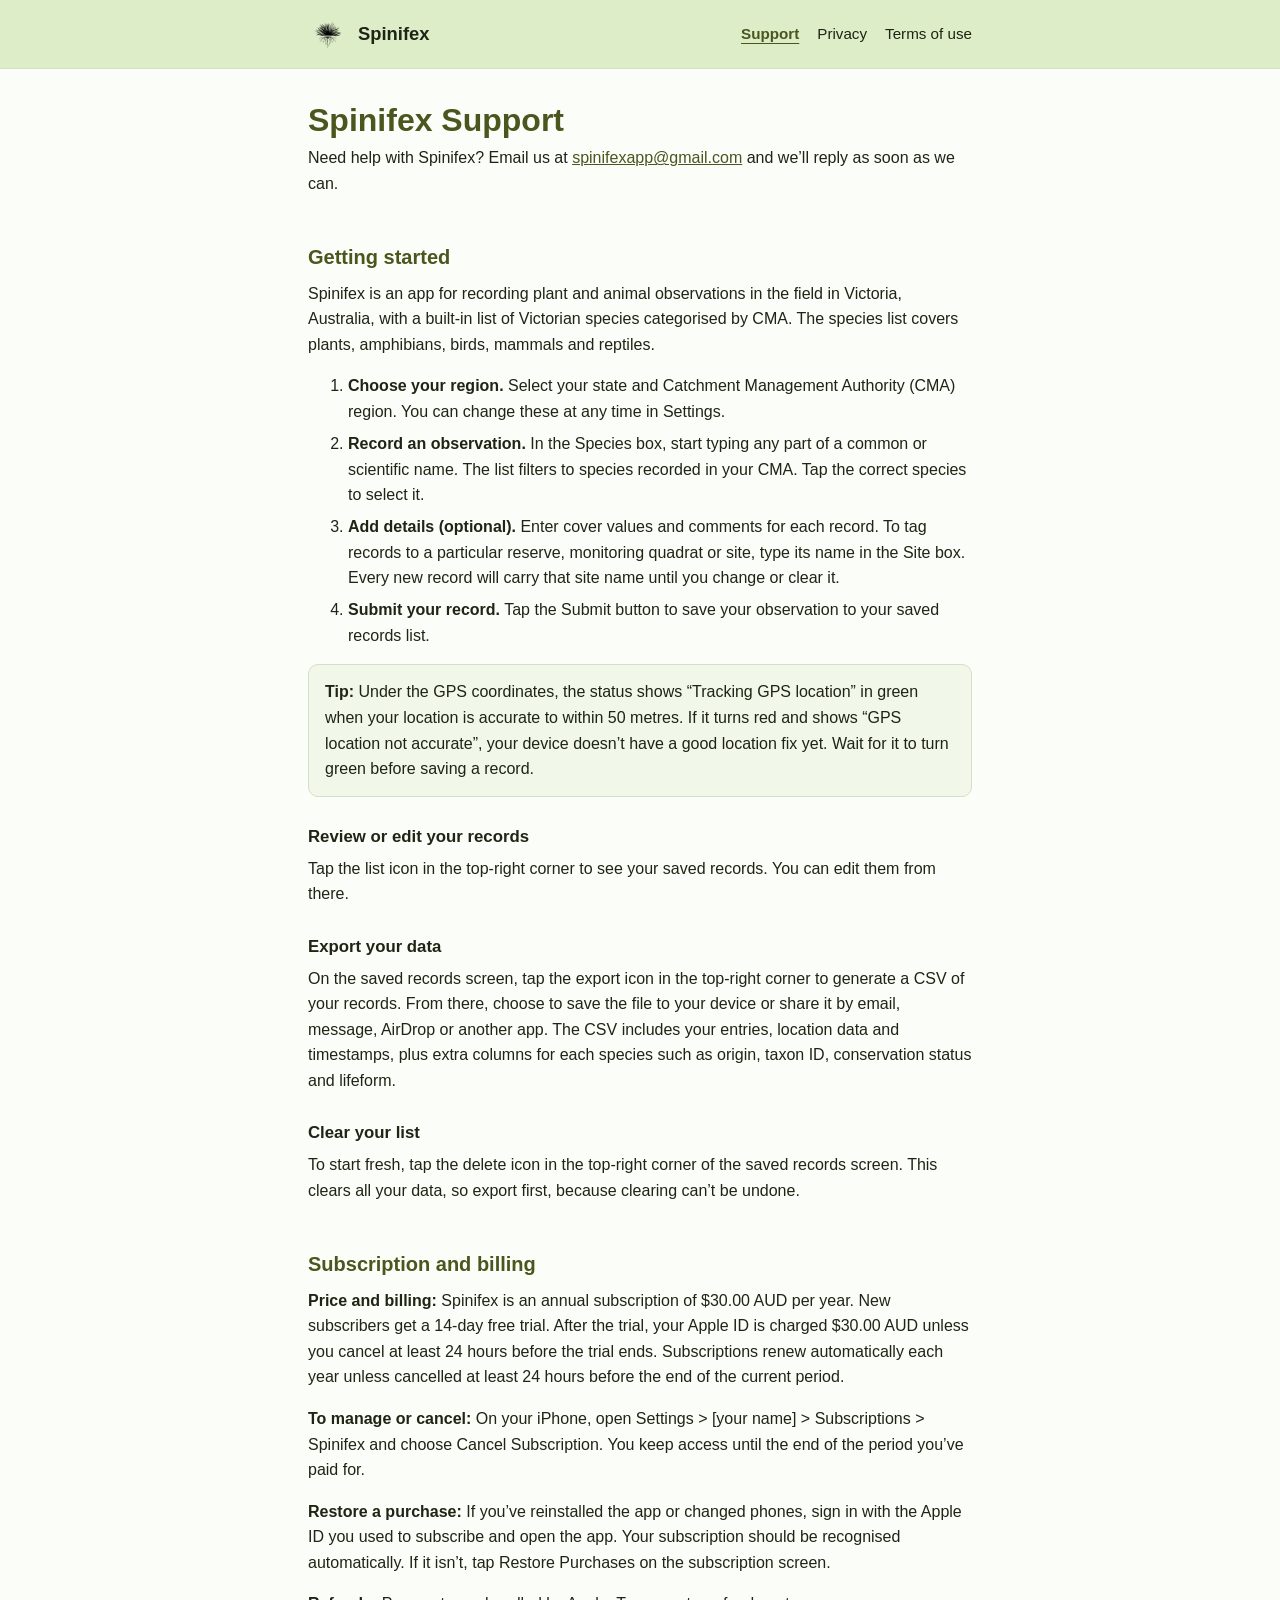
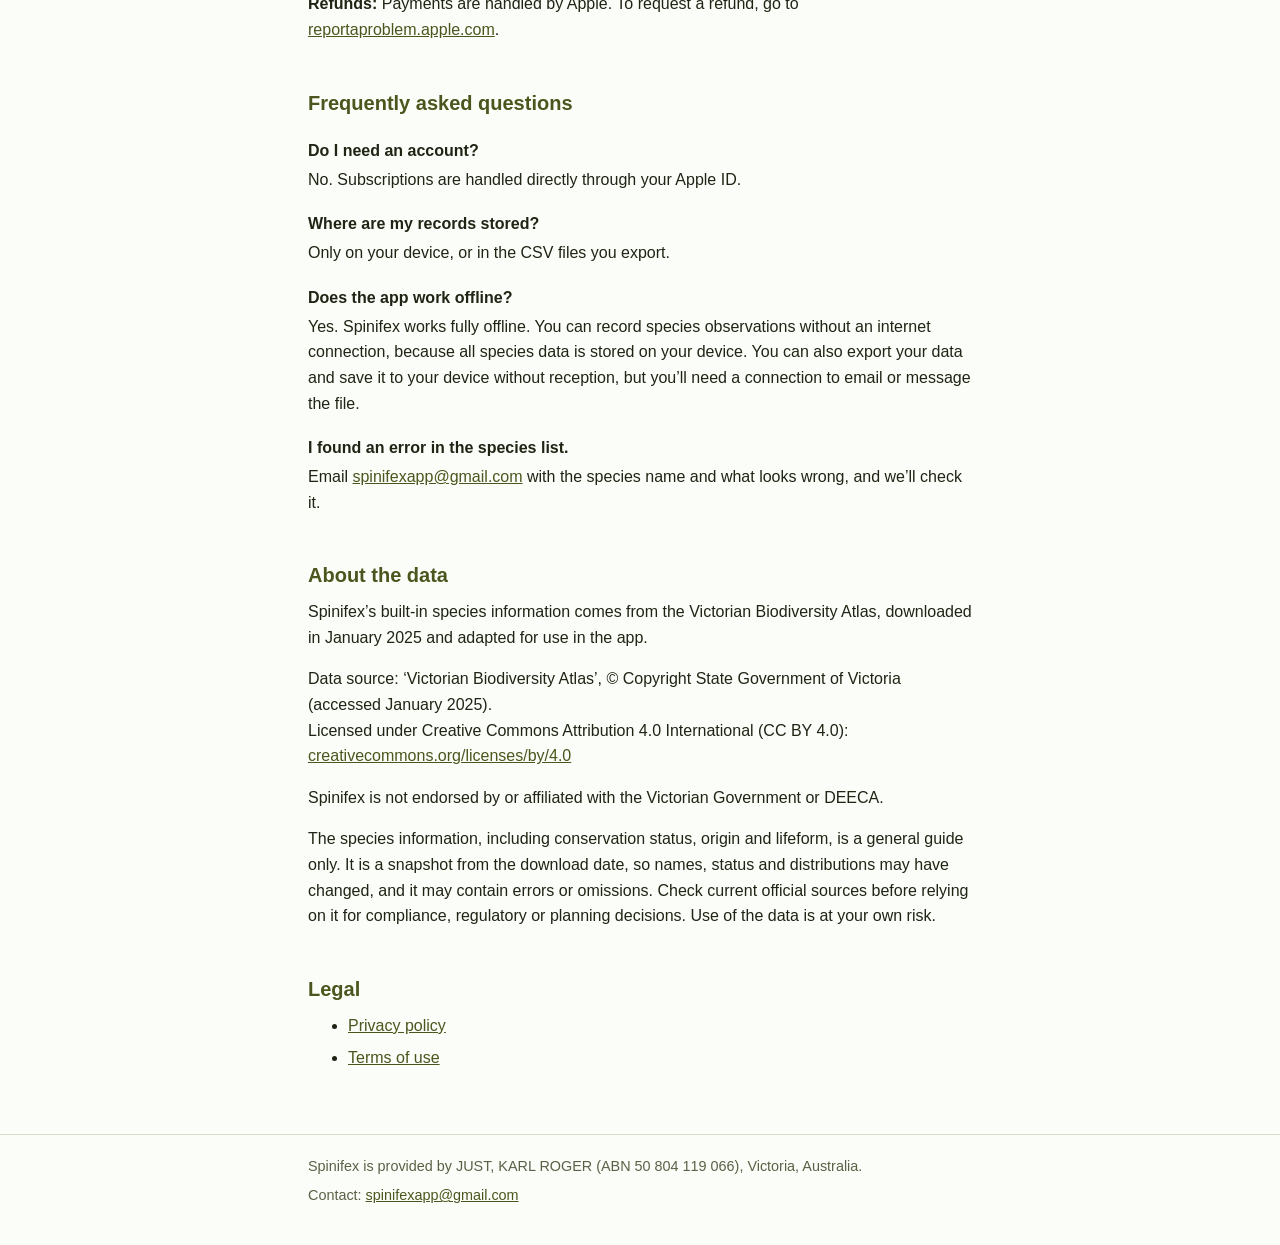
==== index.html @ ec184dcc "Add support, privacy policy and terms pages Client's text from the Nov 2026 docs, with these changes" ====
<!doctype html>
<html lang="en-AU">
<head>
  <meta charset="utf-8">
  <meta name="viewport" content="width=device-width, initial-scale=1, viewport-fit=cover">
  <title>Spinifex Support</title>
  <meta name="description" content="Help, billing and FAQs for the Spinifex field recording app.">
  <link rel="icon" href="assets/icon.png">
  <link rel="apple-touch-icon" href="assets/icon.png">
  <link rel="stylesheet" href="assets/site.css">
</head>
<body>
  <header class="site">
    <div class="inner">
      <a class="brand" href="./"><img src="assets/icon.png" alt="" width="40" height="40">Spinifex</a>
      <nav aria-label="Site">
        <a href="./" aria-current="page">Support</a>
        <a href="privacy/">Privacy</a>
        <a href="terms/">Terms of use</a>
      </nav>
    </div>
  </header>
  <main>
    <h1>Spinifex Support</h1>
    <p>Need help with Spinifex? Email us at <a href="mailto:spinifexapp@gmail.com">spinifexapp@gmail.com</a> and we&rsquo;ll reply as soon as we can.</p>

    <h2>Getting started</h2>
    <p>Spinifex is an app for recording plant and animal observations in the field in Victoria, Australia, with a built-in list of Victorian species categorised by CMA. The species list covers plants, amphibians, birds, mammals and reptiles.</p>
    <ol>
      <li><strong>Choose your region.</strong> Select your state and Catchment Management Authority (CMA) region. You can change these at any time in Settings.</li>
      <li><strong>Record an observation.</strong> In the Species box, start typing any part of a common or scientific name. The list filters to species recorded in your CMA. Tap the correct species to select it.</li>
      <li><strong>Add details (optional).</strong> Enter cover values and comments for each record. To tag records to a particular reserve, monitoring quadrat or site, type its name in the Site box. Every new record will carry that site name until you change or clear it.</li>
      <li><strong>Submit your record.</strong> Tap the Submit button to save your observation to your saved records list.</li>
    </ol>
    <div class="note">
      <p><strong>Tip:</strong> Under the GPS coordinates, the status shows &ldquo;Tracking GPS location&rdquo; in green when your location is accurate to within 50&nbsp;metres. If it turns red and shows &ldquo;GPS location not accurate&rdquo;, your device doesn&rsquo;t have a good location fix yet. Wait for it to turn green before saving a record.</p>
    </div>
    <h3>Review or edit your records</h3>
    <p>Tap the list icon in the top-right corner to see your saved records. You can edit them from there.</p>
    <h3>Export your data</h3>
    <p>On the saved records screen, tap the export icon in the top-right corner to generate a CSV of your records. From there, choose to save the file to your device or share it by email, message, AirDrop or another app. The CSV includes your entries, location data and timestamps, plus extra columns for each species such as origin, taxon ID, conservation status and lifeform.</p>
    <h3>Clear your list</h3>
    <p>To start fresh, tap the delete icon in the top-right corner of the saved records screen. This clears all your data, so export first, because clearing can&rsquo;t be undone.</p>

    <h2>Subscription and billing</h2>
    <p><strong>Price and billing:</strong> Spinifex is an annual subscription of $30.00 AUD per year. New subscribers get a 14-day free trial. After the trial, your Apple ID is charged $30.00 AUD unless you cancel at least 24 hours before the trial ends. Subscriptions renew automatically each year unless cancelled at least 24 hours before the end of the current period.</p>
    <p><strong>To manage or cancel:</strong> On your iPhone, open Settings &gt; [your name] &gt; Subscriptions &gt; Spinifex and choose Cancel Subscription. You keep access until the end of the period you&rsquo;ve paid for.</p>
    <p><strong>Restore a purchase:</strong> If you&rsquo;ve reinstalled the app or changed phones, sign in with the Apple ID you used to subscribe and open the app. Your subscription should be recognised automatically. If it isn&rsquo;t, tap Restore Purchases on the subscription screen.</p>
    <p><strong>Refunds:</strong> Payments are handled by Apple. To request a refund, go to <a href="https://reportaproblem.apple.com">reportaproblem.apple.com</a>.</p>

    <h2>Frequently asked questions</h2>
    <dl class="faq">
      <dt>Do I need an account?</dt>
      <dd>No. Subscriptions are handled directly through your Apple ID.</dd>
      <dt>Where are my records stored?</dt>
      <dd>Only on your device, or in the CSV files you export.</dd>
      <dt>Does the app work offline?</dt>
      <dd>Yes. Spinifex works fully offline. You can record species observations without an internet connection, because all species data is stored on your device. You can also export your data and save it to your device without reception, but you&rsquo;ll need a connection to email or message the file.</dd>
      <dt>I found an error in the species list.</dt>
      <dd>Email <a href="mailto:spinifexapp@gmail.com">spinifexapp@gmail.com</a> with the species name and what looks wrong, and we&rsquo;ll check it.</dd>
    </dl>

    <h2 id="about-the-data">About the data</h2>
    <p>Spinifex&rsquo;s built-in species information comes from the Victorian Biodiversity Atlas, downloaded in January 2025 and adapted for use in the app.</p>
    <p>Data source: &lsquo;Victorian Biodiversity Atlas&rsquo;, &copy; Copyright State Government of Victoria (accessed January 2025).<br>
    Licensed under Creative Commons Attribution 4.0 International (CC BY 4.0): <a href="https://creativecommons.org/licenses/by/4.0/">creativecommons.org/licenses/by/4.0</a></p>
    <p>Spinifex is not endorsed by or affiliated with the Victorian Government or DEECA.</p>
    <p>The species information, including conservation status, origin and lifeform, is a general guide only. It is a snapshot from the download date, so names, status and distributions may have changed, and it may contain errors or omissions. Check current official sources before relying on it for compliance, regulatory or planning decisions. Use of the data is at your own risk.</p>

    <h2>Legal</h2>
    <ul>
      <li><a href="privacy/">Privacy policy</a></li>
      <li><a href="terms/">Terms of use</a></li>
    </ul>
  </main>
  <footer>
    <div class="inner">
      <p>Spinifex is provided by JUST, KARL ROGER (ABN 50 804 119 066), Victoria, Australia.</p>
      <p>Contact: <a href="mailto:spinifexapp@gmail.com">spinifexapp@gmail.com</a></p>
    </div>
  </footer>
</body>
</html>
---- assets/site.css ----
/* Spinifex website. Colours match the app (lib/config/brand_colors.dart).
   System fonts only, so the pages load nothing from third parties. */
:root {
  --primary: #4b551d;
  --surface: #dcedc8;
  --surface-light: #f1f8e9;
  --bg: #fbfdf8;
  --fg: #1f2414;
  --muted: #5a6146;
  --line: #d4dfc4;
  --link: #4b551d;
  color-scheme: light;
}
@media (prefers-color-scheme: dark) {
  :root {
    --primary: #c5d68a;
    --surface: #2a321a;
    --surface-light: #1d2213;
    --bg: #151910;
    --fg: #e7ecdc;
    --muted: #a8b092;
    --line: #333c22;
    --link: #c5d68a;
    color-scheme: dark;
  }
}
* { box-sizing: border-box; }
html { -webkit-text-size-adjust: 100%; }
body {
  margin: 0;
  background: var(--bg);
  color: var(--fg);
  font: 16px/1.6 -apple-system, BlinkMacSystemFont, "Segoe UI", Roboto, Helvetica, Arial, sans-serif;
}
header.site {
  background: var(--surface);
  border-bottom: 1px solid var(--line);
}
header.site .inner, main, footer .inner {
  max-width: 44rem;
  margin: 0 auto;
  padding-left: max(20px, env(safe-area-inset-left));
  padding-right: max(20px, env(safe-area-inset-right));
}
header.site .inner {
  display: flex;
  flex-wrap: wrap;
  align-items: center;
  gap: 12px 20px;
  padding-block: 14px;
}
.brand {
  display: flex;
  align-items: center;
  gap: 10px;
  color: var(--fg);
  text-decoration: none;
  font-weight: 700;
  font-size: 1.15rem;
  margin-right: auto;
}
.brand img { width: 40px; height: 40px; border-radius: 9px; }
nav { display: flex; gap: 18px; flex-wrap: wrap; }
nav a { color: var(--fg); text-decoration: none; font-size: 0.95rem; }
nav a[aria-current="page"] { color: var(--primary); font-weight: 600; text-decoration: underline; text-underline-offset: 4px; }
main { padding-block: 32px 48px; }
h1 { font-size: 2rem; line-height: 1.2; margin: 0 0 6px; color: var(--primary); }
h2 { font-size: 1.25rem; margin: 2.2em 0 0.4em; color: var(--primary); }
h3 { font-size: 1.05rem; margin: 1.6em 0 0.3em; }
p, ul, ol { margin: 0 0 1em; }
li { margin-bottom: 0.4em; }
a { color: var(--link); }
.updated { color: var(--muted); font-size: 0.95rem; margin-bottom: 2em; }
.note {
  background: var(--surface-light);
  border: 1px solid var(--line);
  border-radius: 10px;
  padding: 14px 16px;
  margin: 0 0 1em;
}
.note p:last-child { margin-bottom: 0; }
dl.faq dt { font-weight: 600; margin-top: 1.2em; }
dl.faq dd { margin: 0.2em 0 0; }
footer { border-top: 1px solid var(--line); color: var(--muted); font-size: 0.9rem; }
footer .inner { padding-block: 20px 32px; }
footer p { margin: 0 0 0.4em; }
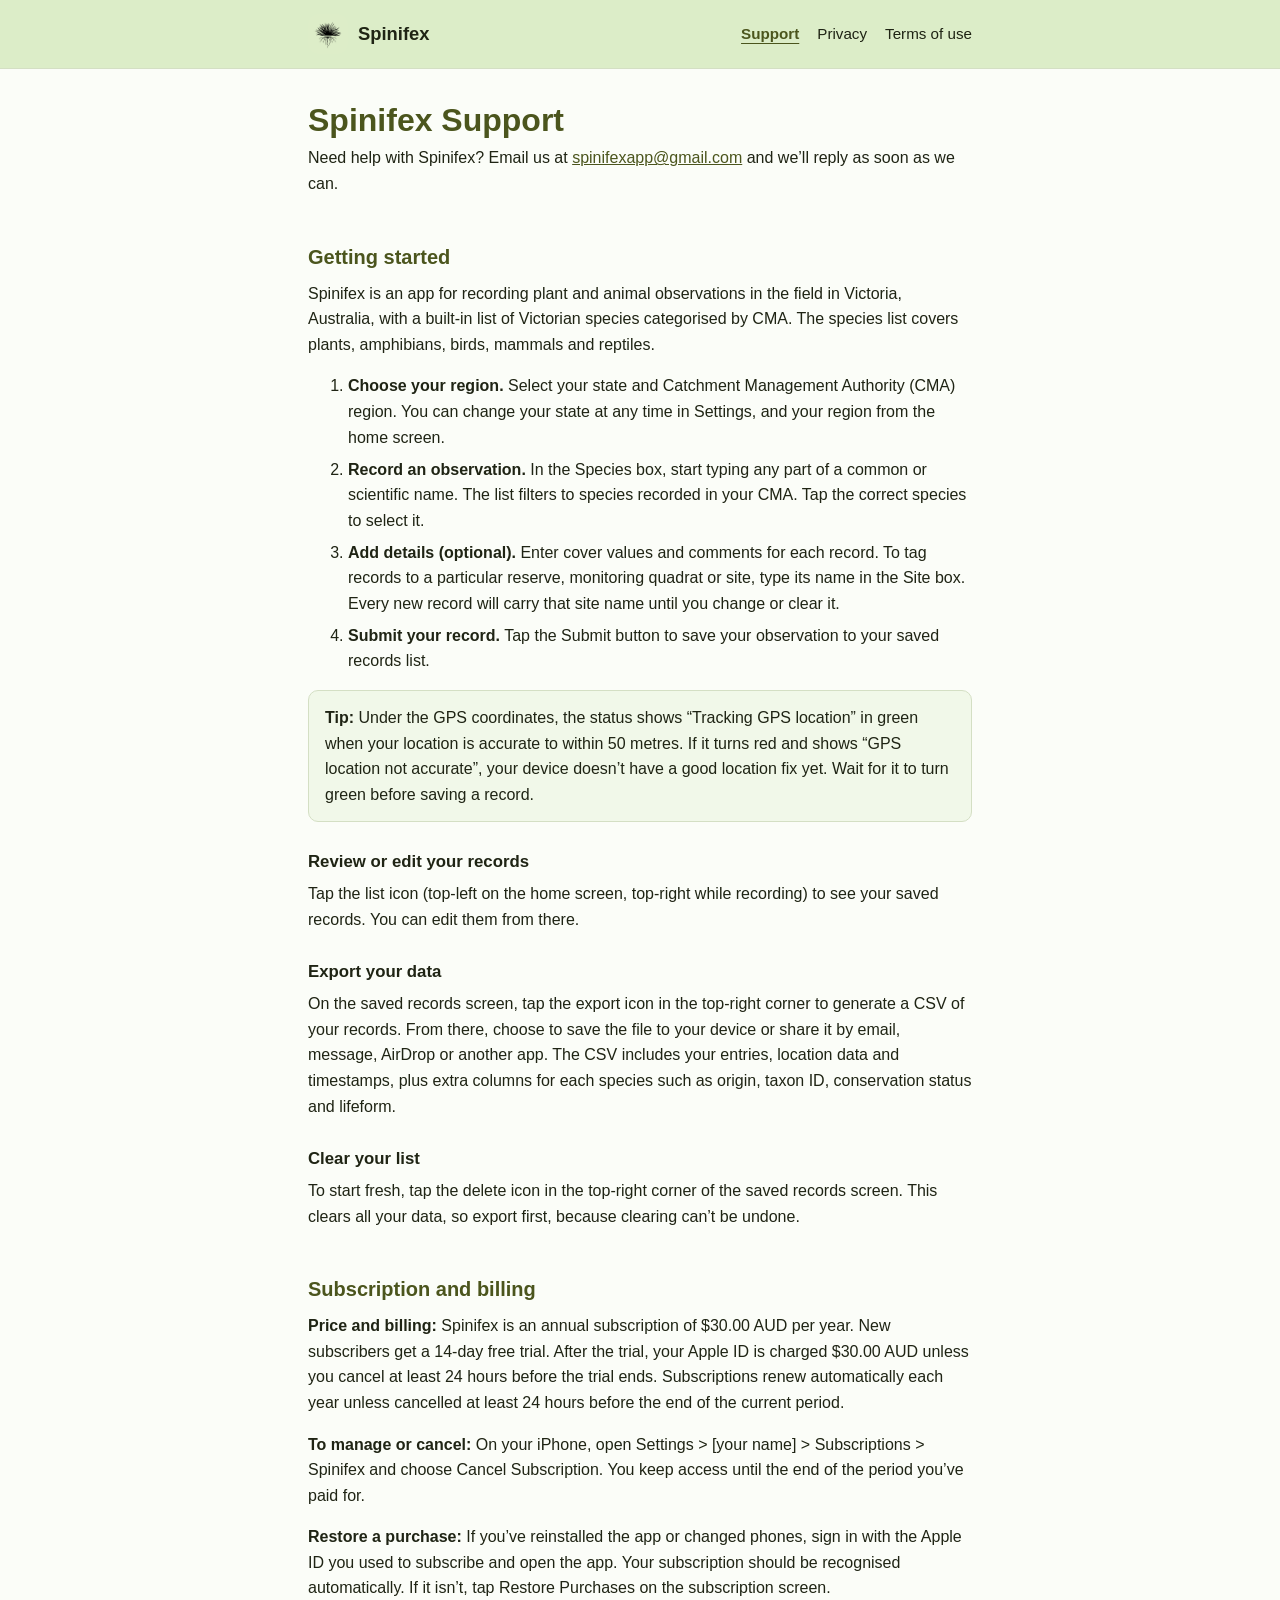
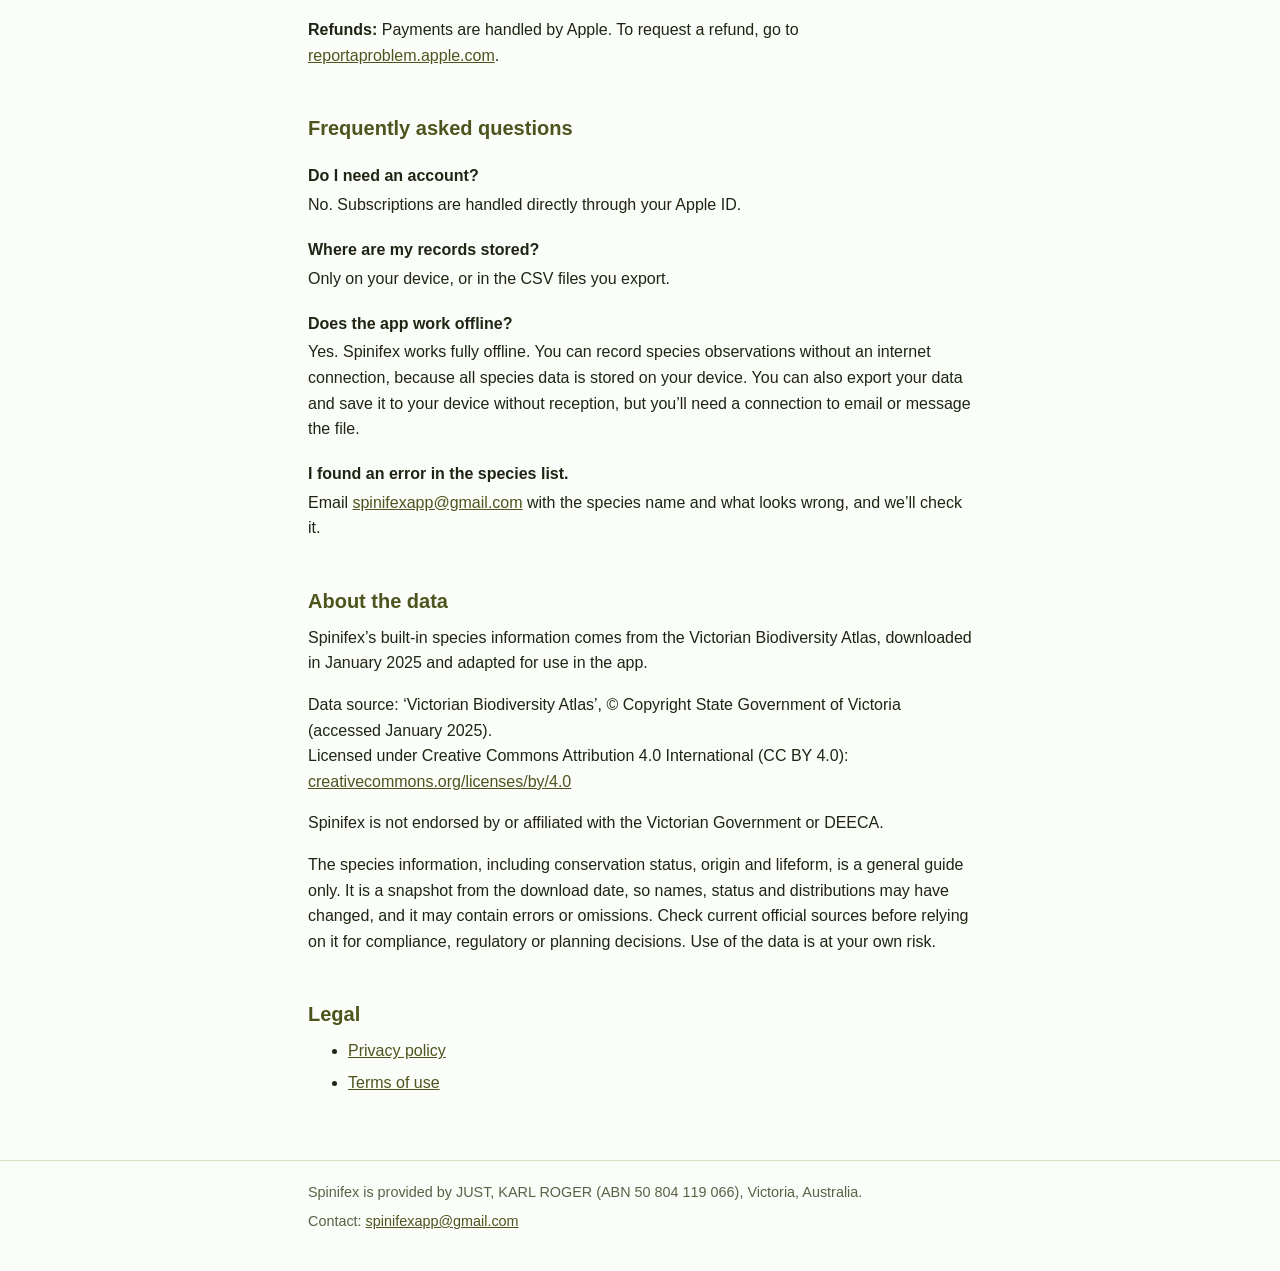
==== commit 3a20b888: "Support page: match where region and saved records are in the app Co-Authored-By: Claude Opus 5.5 <n" ====
--- a/index.html
+++ b/index.html
@@ -27,7 +27,7 @@
     <h2>Getting started</h2>
     <p>Spinifex is an app for recording plant and animal observations in the field in Victoria, Australia, with a built-in list of Victorian species categorised by CMA. The species list covers plants, amphibians, birds, mammals and reptiles.</p>
     <ol>
-      <li><strong>Choose your region.</strong> Select your state and Catchment Management Authority (CMA) region. You can change these at any time in Settings.</li>
+      <li><strong>Choose your region.</strong> Select your state and Catchment Management Authority (CMA) region. You can change your state at any time in Settings, and your region from the home screen.</li>
       <li><strong>Record an observation.</strong> In the Species box, start typing any part of a common or scientific name. The list filters to species recorded in your CMA. Tap the correct species to select it.</li>
       <li><strong>Add details (optional).</strong> Enter cover values and comments for each record. To tag records to a particular reserve, monitoring quadrat or site, type its name in the Site box. Every new record will carry that site name until you change or clear it.</li>
       <li><strong>Submit your record.</strong> Tap the Submit button to save your observation to your saved records list.</li>
@@ -36,7 +36,7 @@
       <p><strong>Tip:</strong> Under the GPS coordinates, the status shows &ldquo;Tracking GPS location&rdquo; in green when your location is accurate to within 50&nbsp;metres. If it turns red and shows &ldquo;GPS location not accurate&rdquo;, your device doesn&rsquo;t have a good location fix yet. Wait for it to turn green before saving a record.</p>
     </div>
     <h3>Review or edit your records</h3>
-    <p>Tap the list icon in the top-right corner to see your saved records. You can edit them from there.</p>
+    <p>Tap the list icon (top-left on the home screen, top-right while recording) to see your saved records. You can edit them from there.</p>
     <h3>Export your data</h3>
     <p>On the saved records screen, tap the export icon in the top-right corner to generate a CSV of your records. From there, choose to save the file to your device or share it by email, message, AirDrop or another app. The CSV includes your entries, location data and timestamps, plus extra columns for each species such as origin, taxon ID, conservation status and lifeform.</p>
     <h3>Clear your list</h3>
